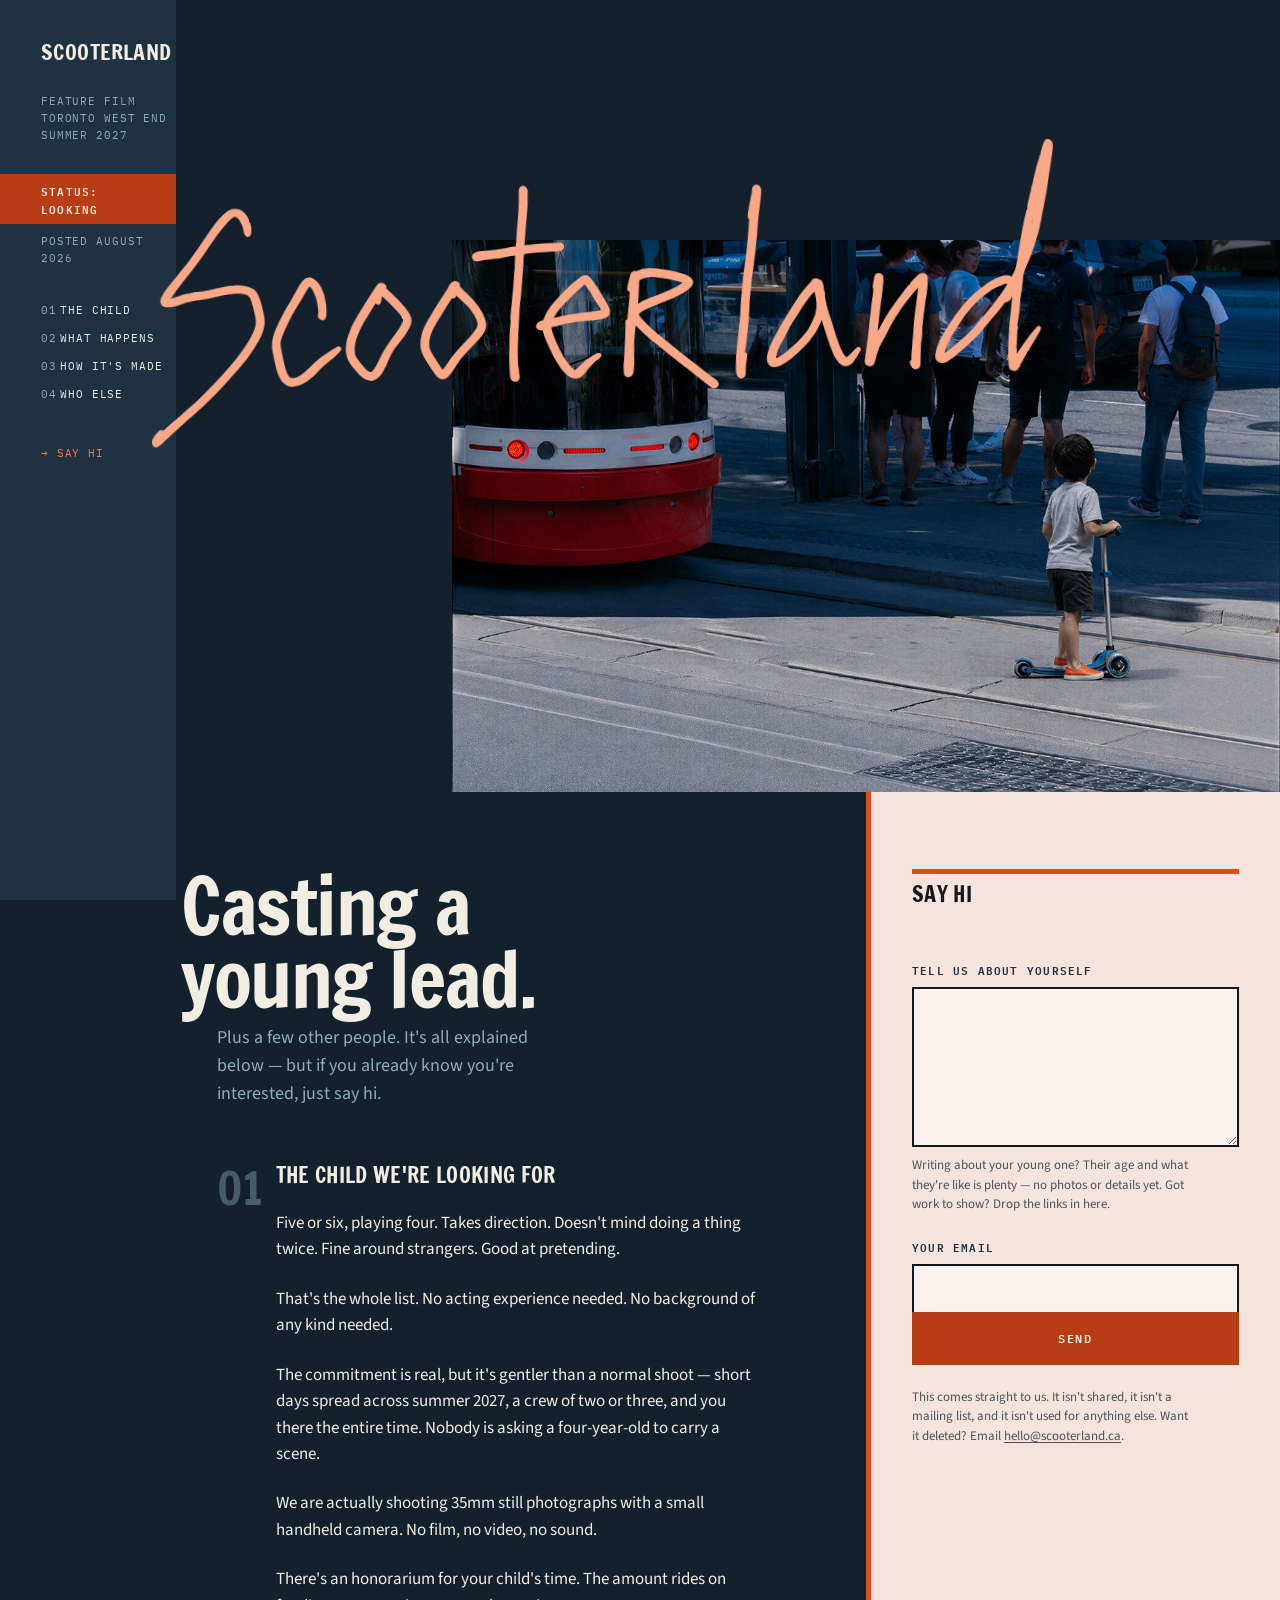
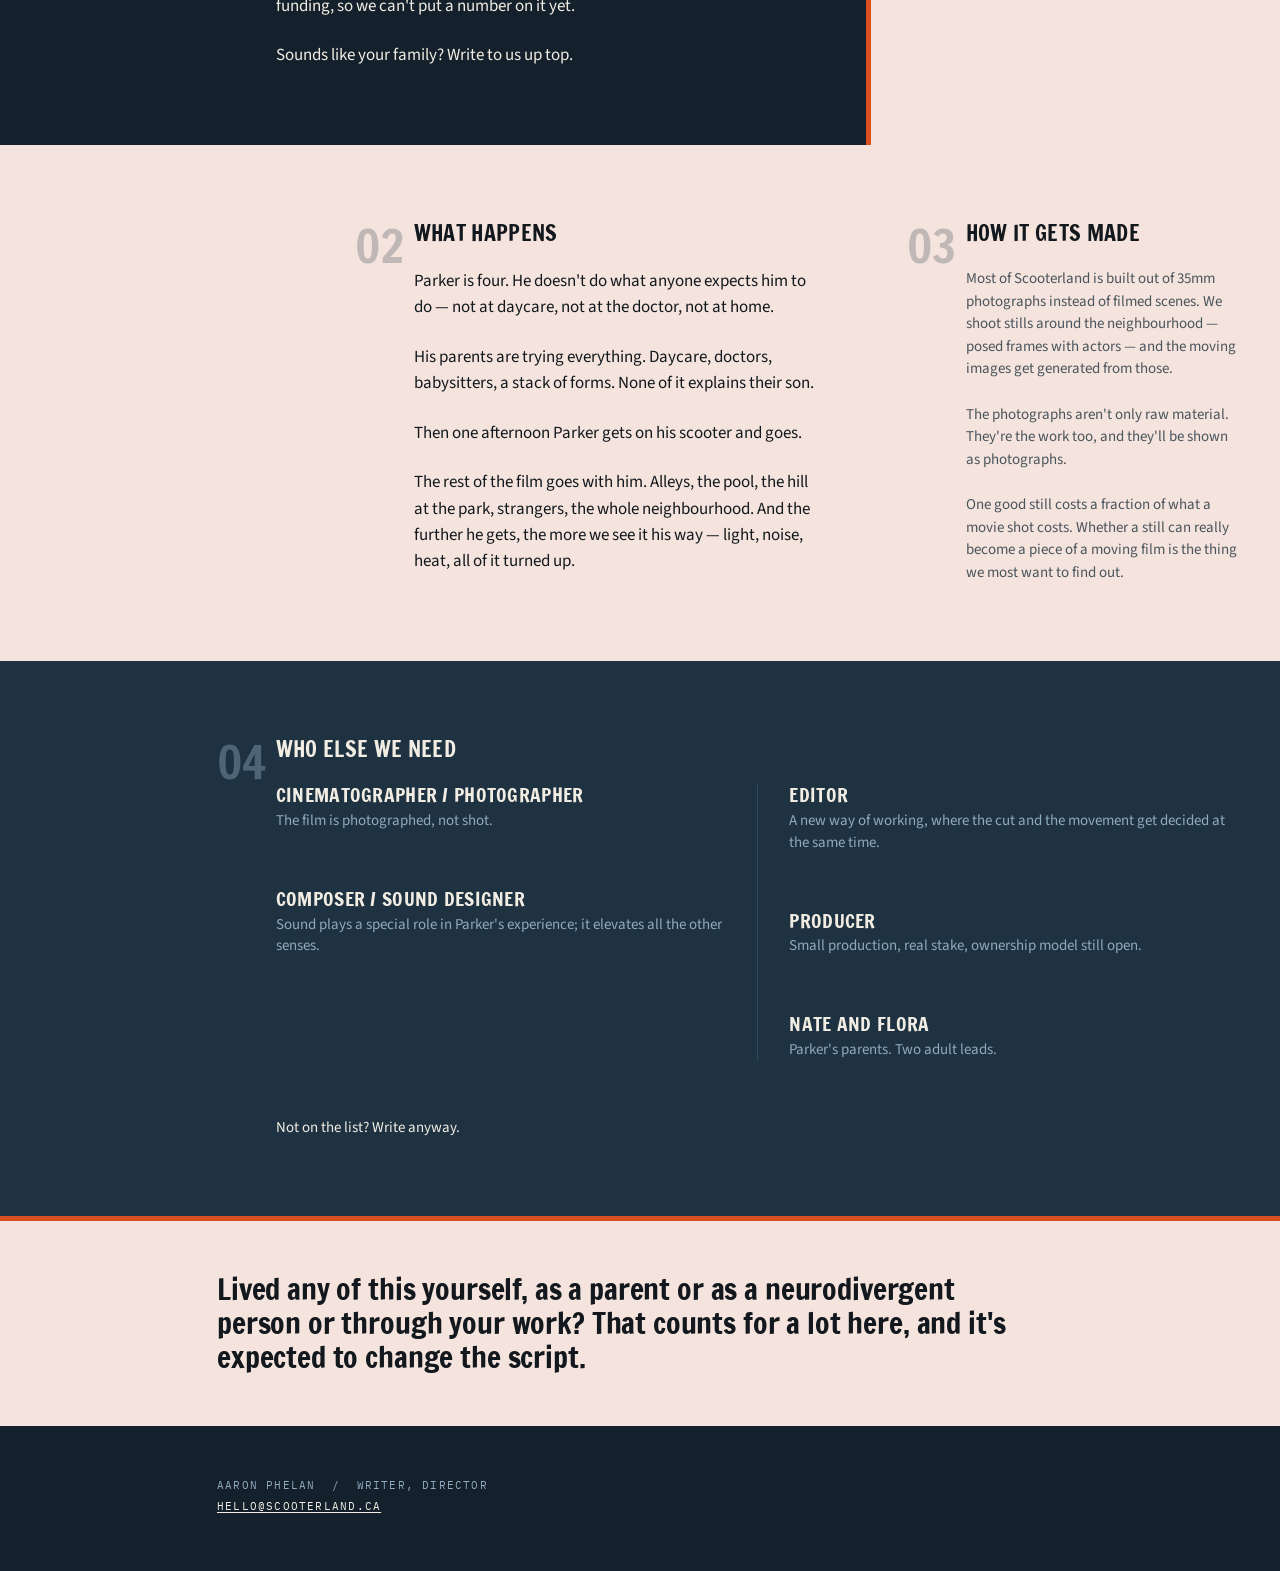
==== a.html @ eda6128e "Web typograpy a/b versions" ====
<!doctype html>
<html lang="en">
<head>
<meta charset="utf-8">
<meta name="viewport" content="width=device-width, initial-scale=1">
<title>Scooterland — a film in Toronto's west end [Variant A]</title>
<meta name="description" content="A feature film shooting in Toronto's west end. Casting a young lead, and looking for a few other people.">
<meta name="robots" content="noindex">

<!-- Link previews. Absolute URLs required — relative paths don't work here. -->
<meta property="og:type" content="website">
<meta property="og:title" content="Scooterland">
<meta property="og:description" content="A film in Toronto's west end. We're casting a young lead.">
<meta property="og:url" content="https://scooterland.ca/">
<meta property="og:image" content="https://scooterland.ca/streetcar-og.jpg">
<meta name="twitter:card" content="summary_large_image">

<link rel="icon" href="favicon.png">
<link rel="preconnect" href="https://fonts.googleapis.com">
<link rel="preconnect" href="https://fonts.gstatic.com" crossorigin>
<link href="https://fonts.googleapis.com/css2?family=Francois+One&family=IBM+Plex+Mono:wght@400;600&family=Source+Sans+3:wght@400;600&display=swap" rel="stylesheet">
<link rel="stylesheet" href="a.css">
</head>
<body>

<a class="skip" href="#main">Skip to the notices</a>

<!-- THE RAIL. Four zones — identity, status, directory, action —
     divided by interval rather than by three repeated hairlines. The
     only filled object in it is the status block, because status is the
     only thing in the rail that changes. -->
<aside class="rail">
  <p class="rail-name">Scooterland</p>

  <div class="rail-block">
    <p>Feature film</p>
    <p>Toronto west end</p>
    <p>Summer 2027</p>
  </div>

  <div class="rail-block">
    <p class="status-block">Status: looking</p>
    <p class="status-since">Posted August 2026</p>
  </div>

  <nav class="rail-block rail-nav" aria-label="Notices">
    <ul>
      <li><a href="#parker"><span class="rail-num">01</span>The child</a></li>
      <li><a href="#film"><span class="rail-num">02</span>What happens</a></li>
      <li><a href="#method"><span class="rail-num">03</span>How it's made</a></li>
      <li><a href="#people"><span class="rail-num">04</span>Who else</a></li>
    </ul>
  </nav>

  <p class="rail-block"><a class="rail-go" href="#note">&rarr; Say hi</a></p>

  <!-- Below 900px the rail collapses to this one line. -->
  <div class="rail-strip">
    <span class="status-block">Looking</span>
    <a class="rail-go" href="#note">&rarr; Say hi</a>
  </div>
</aside>

<!-- HERO. Unchanged — the wordmark is locked, and the emptiness is the
     design: the space he isn't in. -->
<header class="hero grid">
  <figure class="p-hero-photo hero-photo">
    <img src="streetcar-1200.jpg"
         srcset="streetcar-1200.jpg 1200w, streetcar-2400.jpg 2400w"
         sizes="(max-width: 1100px) 100vw, 72vw"
         width="1201" height="800" fetchpriority="high"
         alt="A small boy stands alone on his scooter at the edge of a Toronto sidewalk as a streetcar pulls in. Every adult nearby is turned away from him.">
  </figure>
  <h1 class="wordmark"><span class="vh">Scooterland</span></h1>
</header>

<main id="main">

  <!-- 01 + the form. The numeral hangs in the bay; no rules flank the
       heading. The boundary between the two grounds is a 5px heat edge
       on the form panel, because the invitation is what is behind it. -->
  <section class="grid" id="parker">

    <div class="p-parker ground-shade pad">
      <div class="notice">
        <p class="lede lede--breakout">Casting a young lead.</p>
        <p class="hook">Plus a few other people. It's all explained below — but if you already know you're interested, just say hi.</p>

        <p class="folio">01</p>
        <h2>The child we're looking for</h2>

        <p>Five or six, playing four. Takes direction. Doesn't mind doing a thing twice. Fine around strangers. Good at pretending.</p>
        <p>That's the whole list. No acting experience needed. No background of any kind needed.</p>
        <p>The commitment is real, but it's gentler than a normal shoot — short days spread across summer 2027, a crew of two or three, and you there the entire time. Nobody is asking a four-year-old to carry a scene.</p>
        <p>We are actually shooting 35mm still photographs with a small handheld camera. No film, no video, no sound.</p>
        <p>There's an honorarium for your child's time. The amount rides on funding, so we can't put a number on it yet.</p>
        <p>Sounds like your family? Write to us up top.</p>
      </div>
    </div>

    <div class="p-note ground-day pad" id="note">
      <!-- No bay here: the form's heading is bound to the form's own
           left edge by the bar above it, not located by a numeral. -->
      <div class="intake-head"><h2>Say hi</h2></div>

      <!-- Netlify Forms. Does nothing when opened as a local file; it only
           works once deployed. Everything else previews normally.
           Do not touch the attributes on the form, the hidden form-name
           or the honeypot — this has never been tested end to end. -->
      <form name="scooterland" method="POST" action="/thanks.html"
            data-netlify="true" data-netlify-honeypot="bot-field">

        <input type="hidden" name="form-name" value="scooterland">
        <p hidden><label>Leave this empty: <input name="bot-field"></label></p>

        <div class="field-set">
          <label for="message">Tell us about yourself</label>
          <textarea id="message" name="message" required></textarea>
          <p class="help">Writing about your young one? Their age and what they're like is plenty — no photos or details yet. Got work to show? Drop the links in here.</p>
        </div>

        <div class="field-set">
          <label for="email">Your email</label>
          <input id="email" name="email" type="email" autocomplete="email" required>
        </div>

        <div class="send-wrap">
          <button type="submit">Send</button>
        </div>

        <p class="privacy">This comes straight to us. It isn't shared, it isn't a mailing list, and it isn't used for anything else. Want it deleted? Email <a href="mailto:hello@scooterland.ca">hello@scooterland.ca</a>.</p>
      </form>
    </div>

  </section>

  <!-- 02 + 03 share a row, so they occupy one viewport together. -->
  <section class="grid ground-day">

    <div class="p-story pad" id="film">
      <div class="notice">
        <p class="folio">02</p>
        <h2>What happens</h2>
        <p>Parker is four. He doesn't do what anyone expects him to do — not at daycare, not at the doctor, not at home.</p>
        <p>His parents are trying everything. Daycare, doctors, babysitters, a stack of forms. None of it explains their son.</p>
        <p>Then one afternoon Parker gets on his scooter and goes.</p>
        <p>The rest of the film goes with him. Alleys, the pool, the hill at the park, strangers, the whole neighbourhood. And the further he gets, the more we see it his way — light, noise, heat, all of it turned up.</p>
      </div>
    </div>

    <div class="p-method pad" id="method">
      <div class="notice">
        <p class="folio">03</p>
        <h2>How it gets made</h2>
        <p class="small soft">Most of Scooterland is built out of 35mm photographs instead of filmed scenes. We shoot stills around the neighbourhood — posed frames with actors — and the moving images get generated from those.</p>
        <p class="small soft">The photographs aren't only raw material. They're the work too, and they'll be shown as photographs.</p>
        <p class="small soft">One good still costs a fraction of what a movie shot costs. Whether a still can really become a piece of a moving film is the thing we most want to find out.</p>
      </div>
    </div>

  </section>

  <!-- 04. Role name on its own line, description under it, interval
       between. No per-row hairlines — the entries were already separate. -->
  <section class="grid ground-shade7" id="people">
    <div class="p-full pad">
      <div class="notice">
        <p class="folio">04</p>
        <h2>Who else we need</h2>
        <ul class="roles">
          <li><b>Cinematographer / photographer</b><span>The film is photographed, not shot.</span></li>
          <li><b>Composer / sound designer</b><span>Sound plays a special role in Parker's experience; it elevates all the other senses.</span></li>
          <li><b>Editor</b><span>A new way of working, where the cut and the movement get decided at the same time.</span></li>
          <li><b>Producer</b><span>Small production, real stake, ownership model still open.</span></li>
          <li><b>Nate and Flora</b><span>Parker's parents. Two adult leads.</span></li>
        </ul>
        <p class="small">Not on the list? Write anyway.</p>
      </div>
    </div>
  </section>

  <!-- The invitation that crosses all the categories above, so it gets a
       real top edge and its own band. -->
  <section class="grid ground-day crossing">
    <div class="p-full pad-s">
      <p>Lived any of this yourself, as a parent or as a neurodivergent person or through your work? That counts for a lot here, and it's expected to change the script.</p>
    </div>
  </section>

</main>

<footer class="grid ground-shade foot">
  <div class="p-full pad-s">
    <p>Aaron Phelan &nbsp;/&nbsp; writer, director</p>
    <p><a href="mailto:hello@scooterland.ca">hello@scooterland.ca</a></p>
  </div>
</footer>

</body>
</html>
---- a.css ----
/* Scooterland — outreach site, VARIANT A: "Municipal"
   ==================================================================
   Francois One / Source Sans 3 / IBM Plex Mono.

   Shared with variant B and with draft 3: the grid, the rail as a fixed
   institutional spine, two grounds plus the peach day, the wordmark
   violation, the responsive collapse. Those are settled. This file
   changes exactly two things — the type and the detail system.

   THE ARGUMENT. Draft 3's third voice was a polished geometric sans:
   accurate, tasteful, and indistinguishable from a design studio's case
   study. It was also thin, which made the recruitment headline defer to
   the photograph when it should be the page's second graphic event.
   Francois One is a gothic display face: compressed, upright,
   single-weight, declarative. Against the wordmark's diagonal
   handwriting it reads as the posted announcement next to the thing
   somebody wrote on it.

   Hierarchy comes from scale, colour and space, because Francois One
   has one weight. That constraint is useful — it forces the structure
   to do the work instead of a weight ramp.

   THE DETAIL SYSTEM is the real change, and it is subtractive.
   Draft 3 built every heading as [short rule][number][heading][long
   rule]. That is magazine contents-page furniture. It looked tasteful,
   carried none of the concept, and because the rules recoloured on
   hover it announced an interactivity the sections do not have.

   Rules here obey one law: a structural element divides an actual area
   or locates information. It never extends to fill space.

   So: no flanking hairlines anywhere. Numbers become location codes in
   a fixed bay, aligned to the same line in every panel. Divisions are
   ground changes and thick edge-anchored bars — 5px, never a 1px line
   fading out. Orange is state, invitation and focus only, never a hover
   flourish. The page keeps its two existing violations (the wordmark
   crossing the spine, the headline breaking toward it) and adds none.
   ================================================================== */

:root {
  /* ---- grounds. Unchanged from draft 3 — the palette is settled. --- */
  --shade-900: #14212c;
  --shade-700: #1e3242;
  --shade-edge:#2e4a5e;
  --shade-400: #8fabbe;

  --day:       #f4e4dd;   /* Parker's hue, drained. Body on it 14.5:1 */
  --day-edge:  #cfb4a8;
  --ink:       #12181d;
  --ink-soft:  #4a545c;

  --paper:     #f2ede3;

  --ghost:     #f9a887;   /* the wordmark, once */
  --heat:      #d94f1e;
  --heat-deep: #b83c14;   /* heat as text or ground on day */
  --heat-lit:  #ff7a3d;   /* heat on shade */

  /* Folio ink. Large and pale is the point: the number should be
     architecture you read past, not a badge competing with the heading
     beside it. */
  --folio-shade: rgba(143, 171, 190, 0.42);
  --folio-day:   rgba(74, 84, 92, 0.30);

  /* ---- type ------------------------------------------------------- */
  --display: "Francois One", "Arial Narrow", Impact, sans-serif;
  --body:    "Source Sans 3", system-ui, -apple-system, sans-serif;
  --admin:   "IBM Plex Mono", ui-monospace, "SFMono-Regular", monospace;

  /* ---- three spatial units, and only three -------------------------
     Most of draft 3's hairlines were compensating for spacing that did
     not differ enough to divide anything. Name the intervals and a
     blank one does the work a rule was doing. */
  --sp-s: 0.55rem;                        /* label to its content */
  --sp-m: 1.45rem;                        /* paragraph, directory entry */
  --sp-l: clamp(2.25rem, 4.5vw, 3.5rem);  /* register change in a panel */

  /* THE BAY. A fixed structural column at the left of every notice,
     holding the section numeral. Heading and body both start at its
     right edge, so the number hangs clear and every section's text
     begins on the same line. This is what replaces the rules: the
     numbers orient because they align, not because a hairline points at
     them. */
  --bay: clamp(2.9rem, 4.6vw, 4.6rem);

  /* ---- floor plan. Identical to draft 3. -------------------------- */
  --rail-w: clamp(11rem, 13vw, 13rem);
  --gutter: clamp(1.25rem, 3.2vw, 2.75rem);

  --cols:
    [page-start] var(--rail-w)
    [rail-end field-start] minmax(0, 1fr)
    [f2] minmax(0, 1fr)
    [f3] minmax(0, 1fr)
    [f4] minmax(0, 1fr)
    [f5] minmax(0, 1fr)
    [f6] minmax(0, 1fr)
    [f7] minmax(0, 1fr)
    [f8] minmax(0, 1fr)
    [field-end page-end];

  --wm-span:     80%;
  --wm-breach:   1.8rem;
  --wm-overhang: 0rem;
  --wm-rise:       25%;
  --hero-headroom: max(3rem, 7vw);
}

*, *::before, *::after { box-sizing: border-box; }
html { -webkit-text-size-adjust: 100%; scroll-behavior: smooth; }

@media (prefers-reduced-motion: reduce) {
  html { scroll-behavior: auto; }
  *, *::before, *::after {
    transition-duration: 0.01ms !important;
    animation-duration: 0.01ms !important;
  }
}

body {
  margin: 0;
  overflow-x: clip;   /* catches the wordmark overhang; hidden would make
                         the body a scroll container */
  background: var(--shade-900);
  color: var(--paper);
  font-family: var(--body);
  font-weight: 400;
  font-size: 1.0625rem;
  line-height: 1.55;
}

.vh {
  position: absolute; width: 1px; height: 1px;
  margin: -1px; padding: 0; border: 0;
  clip-path: inset(50%); overflow: hidden; white-space: nowrap;
}

.skip {
  position: absolute; left: 0; top: -4rem; z-index: 100;
  padding: 0.7rem 1.2rem;
  background: var(--heat-deep); color: var(--paper);
  font-family: var(--admin); font-size: 0.75rem; font-weight: 600;
  letter-spacing: 0.12em; text-transform: uppercase;
  text-decoration: none;
}
.skip:focus { top: 0; }

/* ================================================================== */
/* THE GRID — unchanged                                                */
/* ================================================================== */

.grid { display: grid; grid-template-columns: var(--cols); column-gap: 0; }

.p-hero-photo { grid-column: f3 / page-end; }
.p-parker     { grid-column: field-start / f6; }
.p-note       { grid-column: f6 / page-end; }
.p-story      { grid-column: f2 / f6; }
.p-method     { grid-column: f6 / page-end; }
.p-full       { grid-column: field-start / page-end; }

.ground-shade  { background: var(--shade-900); color: var(--paper); }
.ground-shade7 { background: var(--shade-700); color: var(--paper); }
.ground-day    { background: var(--day);       color: var(--ink);   }

.pad   { padding: clamp(2.75rem, 6vw, 5rem) var(--gutter); }
.pad-s { padding: clamp(2rem, 4vw, 3.25rem) var(--gutter); }

/* ================================================================== */
/* THE RAIL — four zones, divided by space and one solid status block  */
/* ================================================================== */

/* Draft 3 divided the rail with three identical hairlines. Three
   repetitions of one gesture do not read as structure, they read as a
   component. Here the zones are separated by interval, and the single
   thing that genuinely changes state gets the only filled object. */

.rail {
  position: fixed;
  inset: 0 auto 0 0;
  z-index: 20;
  width: var(--rail-w);
  padding: var(--gutter) 0 var(--gutter) var(--gutter);
  overflow-y: auto;
  background: var(--shade-700);
  color: var(--shade-400);
  font-family: var(--admin);
  font-size: 0.6875rem;
  line-height: 1.55;
  letter-spacing: 0.08em;
  text-transform: uppercase;
}

.rail p, .rail ul { margin: 0; }
.rail ul { padding: 0; list-style: none; }

.rail-name {
  font-family: var(--display);
  font-size: 1.35rem;
  letter-spacing: 0.02em;
  line-height: 1;
  color: var(--paper);
  margin-bottom: 1.9rem !important;
}

.rail-block { margin-bottom: 1.9rem !important; }

/* THE STATUS DEVICE. Draft 3 made this an orange word among grey words,
   which is a colour accent, not a device. The page's most perishable
   fact deserves an object: a solid bar bled to the rail's outer edge,
   the only filled shape in the spine. Still a one-word edit later —
   LOOKING becomes MEETING FAMILIES becomes CAST — and when it closes,
   this block goes to --shade-edge and stops shouting. */
.status-block {
  margin: 0 0 0.55rem calc(var(--gutter) * -1) !important;
  padding: 0.5rem 0.9rem 0.45rem var(--gutter);
  background: var(--heat-deep);
  color: var(--paper);          /* 4.87:1 */
  font-weight: 600;
  letter-spacing: 0.11em;
}
.status-since { color: var(--shade-400); }

/* Navigation numerals get their own narrow column, so they read as a
   column of identifiers rather than list markers stuck to the words. */
.rail-nav a {
  display: grid;
  grid-template-columns: 1.75em minmax(0, 1fr);
  padding: 0.34rem 0;
  color: var(--paper);
  text-decoration: none;
}
.rail-num { color: var(--shade-400); }
.rail a:hover, .rail a:focus-visible { color: var(--heat-lit); }
.rail a:hover .rail-num { color: var(--heat-lit); }
.rail-go { display: block; padding: 0.34rem 0; color: var(--heat-lit); text-decoration: none; }

.rail a:focus-visible, a:focus-visible { outline: 2px solid var(--heat-lit); outline-offset: 3px; }

/* ================================================================== */
/* HERO — unchanged. The wordmark is locked.                           */
/* ================================================================== */

.hero {
  grid-template-rows: minmax(var(--hero-headroom), 1fr) auto;
  min-height: clamp(30rem, 88vh, 54rem);
  background: var(--shade-900);
}

figure { margin: 0; }
.hero-photo { grid-row: 2; align-self: end; }
.hero-photo img { display: block; width: 100%; height: auto; }

.wordmark {
  grid-row: 2;
  grid-column: field-start / page-end;
  align-self: start;
  z-index: 30;
  width: calc(var(--wm-span) + var(--wm-breach) + var(--wm-overhang));
  margin: 0 0 0 calc(var(--wm-breach) * -1);
  aspect-ratio: 571.01562 / 173.53568;
  background-color: var(--ghost);
  -webkit-mask: url(scooterland_wm_white.svg) no-repeat left center / contain;
          mask: url(scooterland_wm_white.svg) no-repeat left center / contain;
  transform: translateY(calc(var(--wm-rise) * -1)) rotate(-2deg);
  transform-origin: left center;
  pointer-events: none;
}

@supports not ((-webkit-mask-image: url(a.svg)) or (mask-image: url(a.svg))) {
  .wordmark {
    background-color: transparent;
    aspect-ratio: auto;
    color: var(--ghost);
    font-family: var(--display);
    font-size: clamp(2.5rem, 11vw, 8rem);
    letter-spacing: -0.02em;
  }
  .wordmark .vh {
    position: static; width: auto; height: auto;
    margin: 0; clip-path: none; overflow: visible;
  }
}

/* ================================================================== */
/* THE BAY — numbers as location codes                                 */
/* ================================================================== */

/* Every notice is a two-column object: identifier, then content. The
   numeral hangs in column one; heading and body both begin at column
   two, so the text edge is identical in every section and the numbers
   line up down the page whatever the panel width. That alignment is the
   orienting device. Nothing points at it. */

.notice {
  display: grid;
  grid-template-columns: var(--bay) minmax(0, 1fr);
  column-gap: 0;
}
.notice > * { grid-column: 2; }

.folio {
  grid-column: 1;
  align-self: start;
  margin: 0.12em 0 0;   /* optical: drops the numeral's cap to the h2's */
  font-family: var(--display);
  font-size: clamp(1.9rem, 3.6vw, 3rem);
  line-height: 0.78;
  letter-spacing: -0.01em;
  color: var(--folio-shade);
}
.ground-day .folio { color: var(--folio-day); }

.notice h2 {
  grid-column: 2;
  align-self: start;
  margin: 0 0 var(--sp-m);
  font-family: var(--display);
  font-weight: 400;
  font-size: clamp(1.05rem, 1.7vw, 1.4rem);
  line-height: 1.05;
  letter-spacing: 0.015em;   /* Francois One is already condensed. Wide
                                tracking turns it into faux signage. */
  text-transform: uppercase;
}

/* ================================================================== */
/* TYPE                                                                */
/* ================================================================== */

/* PUBLIC. The page's second graphic event, and the reason for the
   typeface change: this sentence now has the density of a posted
   announcement rather than the elegance of a portfolio headline.
   Sentence case, always — the recruitment language stays human while
   the directory system above it is uppercase. */
.lede {
  grid-column: 1 / -1;
  margin: 0 0 var(--sp-s);
  max-width: 13ch;
  font-family: var(--display);
  font-weight: 400;
  font-size: clamp(2.9rem, 6.1vw, 6.1rem);
  line-height: 0.94;
  letter-spacing: -0.018em;
  text-wrap: balance;
}

/* VIOLATION 2, kept: the one notice that will not stay in its column.
   It runs left to the rail and stops — the rail is opaque and fixed, and
   the wordmark is already the thing that crosses. */
.lede--breakout { margin-left: calc(var(--gutter) * -0.88); }

.hook {
  grid-column: 1 / -1;
  margin: 0 0 var(--sp-l);
  max-width: 36ch;
  font-size: 1.125rem;
  color: var(--shade-400);
}
.ground-day .hook { color: var(--ink-soft); }

p { margin: 0 0 var(--sp-m); max-width: 60ch; }
p:last-child { margin-bottom: 0; }

.small { font-size: 0.9375rem; line-height: 1.5; }
.ground-day .soft { color: var(--ink-soft); }

a { color: inherit; text-decoration-thickness: 1px; text-underline-offset: 0.16em; }
.ground-day a:hover { color: var(--heat-deep); }
.ground-shade a:hover, .ground-shade7 a:hover { color: var(--heat-lit); }

/* ================================================================== */
/* DIVISIONS — thick, anchored, and rare                               */
/* ================================================================== */

/* THE INVITATION EDGE. The form panel carries a solid 5px heat edge on
   the side where it meets the film's world. It marks a real boundary
   between two grounds, and it is orange because what lies on the other
   side of it is the invitation. The only vertical rule on the page. */
.p-note { border-left: 5px solid var(--heat); }

/* THE CROSSING. A band whose content cuts across all four categories
   above it, so it gets a real top edge — full width, because the thing
   it divides is the full width. Draft 3 had this at 2px and it was the
   one rule already doing honest work. */
.crossing { border-top: 5px solid var(--heat); }
.crossing p {
  max-width: 50ch;
  font-family: var(--display);
  font-size: clamp(1.3rem, 2.4vw, 1.85rem);
  line-height: 1.15;
  letter-spacing: -0.005em;
}

/* ================================================================== */
/* THE ROLES DIRECTORY                                                 */
/* ================================================================== */

/* Draft 3 gave every entry its own hairline, drifting toward a database
   table. Five identical rules divide nothing — the entries were already
   separated by being separate. Name on one line in the display face,
   description under it, interval between. One column rule survives,
   because two columns are a real division. */

.roles {
  margin: 0 0 var(--sp-l);
  padding: 0;
  list-style: none;
  columns: 2;
  column-gap: clamp(2rem, 5vw, 4rem);
  column-rule: 1px solid var(--shade-edge);
  max-width: 64rem;
}

.roles li { break-inside: avoid; margin-bottom: var(--sp-l); }
.roles li:last-child { margin-bottom: 0; }

.roles b {
  display: block;
  margin-bottom: 0.3rem;
  font-family: var(--display);
  font-weight: 400;
  font-size: clamp(1rem, 1.5vw, 1.2rem);
  line-height: 1.1;
  letter-spacing: 0.015em;
  text-transform: uppercase;
}
.roles span { display: block; font-size: 0.9375rem; line-height: 1.45; color: var(--shade-400); }

/* ================================================================== */
/* THE FORM — the most administrative object on the page               */
/* ================================================================== */

/* The copy inside it is the warmest on the site. Letting the container
   be the coldest thing here is what makes that land. So: a heat bar
   binding the heading to the form's own left edge instead of suspending
   it between two rules, and a button that is part of the form's
   structure rather than floating beneath it. */

.intake-head {
  margin: 0 0 var(--sp-l);
  padding-top: var(--sp-s);
  border-top: 5px solid var(--heat);
}
.intake-head h2 {
  display: block;
  margin: 0;
  font-family: var(--display);
  font-weight: 400;
  font-size: clamp(1.05rem, 1.7vw, 1.4rem);
  line-height: 1.05;
  letter-spacing: 0.015em;
  text-transform: uppercase;
}

.field-set { margin-bottom: var(--sp-m); }

label {
  display: block;
  margin-bottom: var(--sp-s);
  font-family: var(--admin);
  font-size: 0.6875rem;
  font-weight: 600;
  letter-spacing: 0.11em;
  text-transform: uppercase;
  color: var(--shade-700);
}

input, textarea {
  display: block;
  width: 100%;
  padding: 0.7rem 0.85rem;
  font-family: var(--body);
  font-weight: 400;
  font-size: 1rem;              /* 16px floor — below this iOS zooms on focus */
  line-height: 1.5;
  color: var(--ink);
  background: rgba(255, 255, 255, 0.55);
  border: 2px solid var(--ink);
  border-radius: 0;
}

textarea { min-height: 10rem; resize: vertical; }

input:focus-visible, textarea:focus-visible {
  outline: 3px solid var(--heat);
  outline-offset: 2px;
  background: #fff;
}

/* Attached, not floating: full field width, flush against the input
   above it, sharing its edge. */
.send-wrap { margin-top: calc((var(--sp-m) + 2px) * -1); margin-bottom: var(--sp-m); }

button {
  display: block;
  width: 100%;
  padding: 0.9rem 1rem;
  font-family: var(--admin);
  font-size: 0.75rem;
  font-weight: 600;
  letter-spacing: 0.13em;
  text-transform: uppercase;
  color: var(--paper);
  background: var(--heat-deep);   /* paper on this is 4.87:1 */
  border: 2px solid var(--heat-deep);
  border-radius: 0;
  cursor: pointer;
}
button:hover { background: var(--ink); border-color: var(--ink); }
button:focus-visible { outline: 3px solid var(--ink); outline-offset: 2px; }

.help, .privacy {
  margin: var(--sp-s) 0 0;
  max-width: 46ch;
  font-size: 0.8125rem;
  line-height: 1.5;
  color: var(--ink-soft);
}
.privacy { margin-top: var(--sp-m); }

/* The posted state, on the thanks page. */
.posted {
  display: inline-block;
  font-family: var(--admin);
  font-size: 0.6875rem;
  font-weight: 600;
  letter-spacing: 0.13em;
  text-transform: uppercase;
  color: var(--paper);
  background: var(--heat-deep);
  padding: 0.5rem 0.8rem;
  margin: 0 0 var(--sp-m);
}

/* ================================================================== */
/* FOOTER                                                              */
/* ================================================================== */

.foot {
  font-family: var(--admin);
  font-size: 0.6875rem;
  letter-spacing: 0.11em;
  text-transform: uppercase;
  color: var(--shade-400);
}
.foot p { margin: 0 0 0.4em; max-width: none; }
.foot a { color: var(--paper); }

/* ================================================================== */
/* REFLOW — identical breakpoints to draft 3                           */
/* ================================================================== */

@media (max-width: 1100px) {
  .p-parker, .p-note, .p-story, .p-method, .p-hero-photo {
    grid-column: field-start / page-end;
  }
  .roles { columns: 1; column-rule: none; }
  .lede--breakout { margin-left: 0; }
  /* The invitation edge turns with the stack: the two grounds now meet
     horizontally, so the marked boundary does too. */
  .p-note { border-left: 0; border-top: 5px solid var(--heat); }
}

@media (max-width: 900px) {
  :root {
    --rail-w: 0px;
    --wm-span: 82%;
    --wm-breach: 0rem;
    --wm-overhang: 0rem;
  }

  .rail {
    position: sticky;
    inset: 0 0 auto 0;
    z-index: 40;
    width: 100%;
    height: auto;
    overflow: hidden;
    display: flex;
    align-items: center;
    gap: 0 0.75rem;
    padding: 0.55rem var(--gutter);
    font-size: 0.625rem;
    letter-spacing: 0.07em;
    border-bottom: 1px solid var(--shade-edge);
  }

  .rail-block, .rail-nav { display: none; }
  .rail-name { margin-bottom: 0 !important; font-size: 1rem; flex: 0 0 auto; }
  .rail-strip {
    display: flex !important;
    align-items: center;
    gap: 0 0.7rem;
    margin-left: auto;
    flex: 0 1 auto;
    min-width: 0;
  }
  .rail-strip > * { white-space: nowrap; }
  .rail-strip .status-block {
    margin: 0 !important;
    padding: 0.25rem 0.5rem;
  }
  .rail a { padding: 0; }

  .hero {
    min-height: 58vh;
    padding-block-start: clamp(3.5rem, 18vw, 9rem);
  }
  .p-full { grid-column: page-start / page-end; }
}

/* Below this the bay costs more width than the alignment is worth, so
   the numeral stops hanging and sits above the heading. Still a location
   code; it just stacks. Placed after the 900 block so it wins on a
   phone, where both apply. */
@media (max-width: 640px) {
  .notice { grid-template-columns: minmax(0, 1fr); }
  .notice > *, .folio, .notice h2 { grid-column: 1; }
  .folio { margin: 0 0 0.1rem; line-height: 1; }
}

@media (min-width: 901px) {
  .rail-strip { display: none; }
}
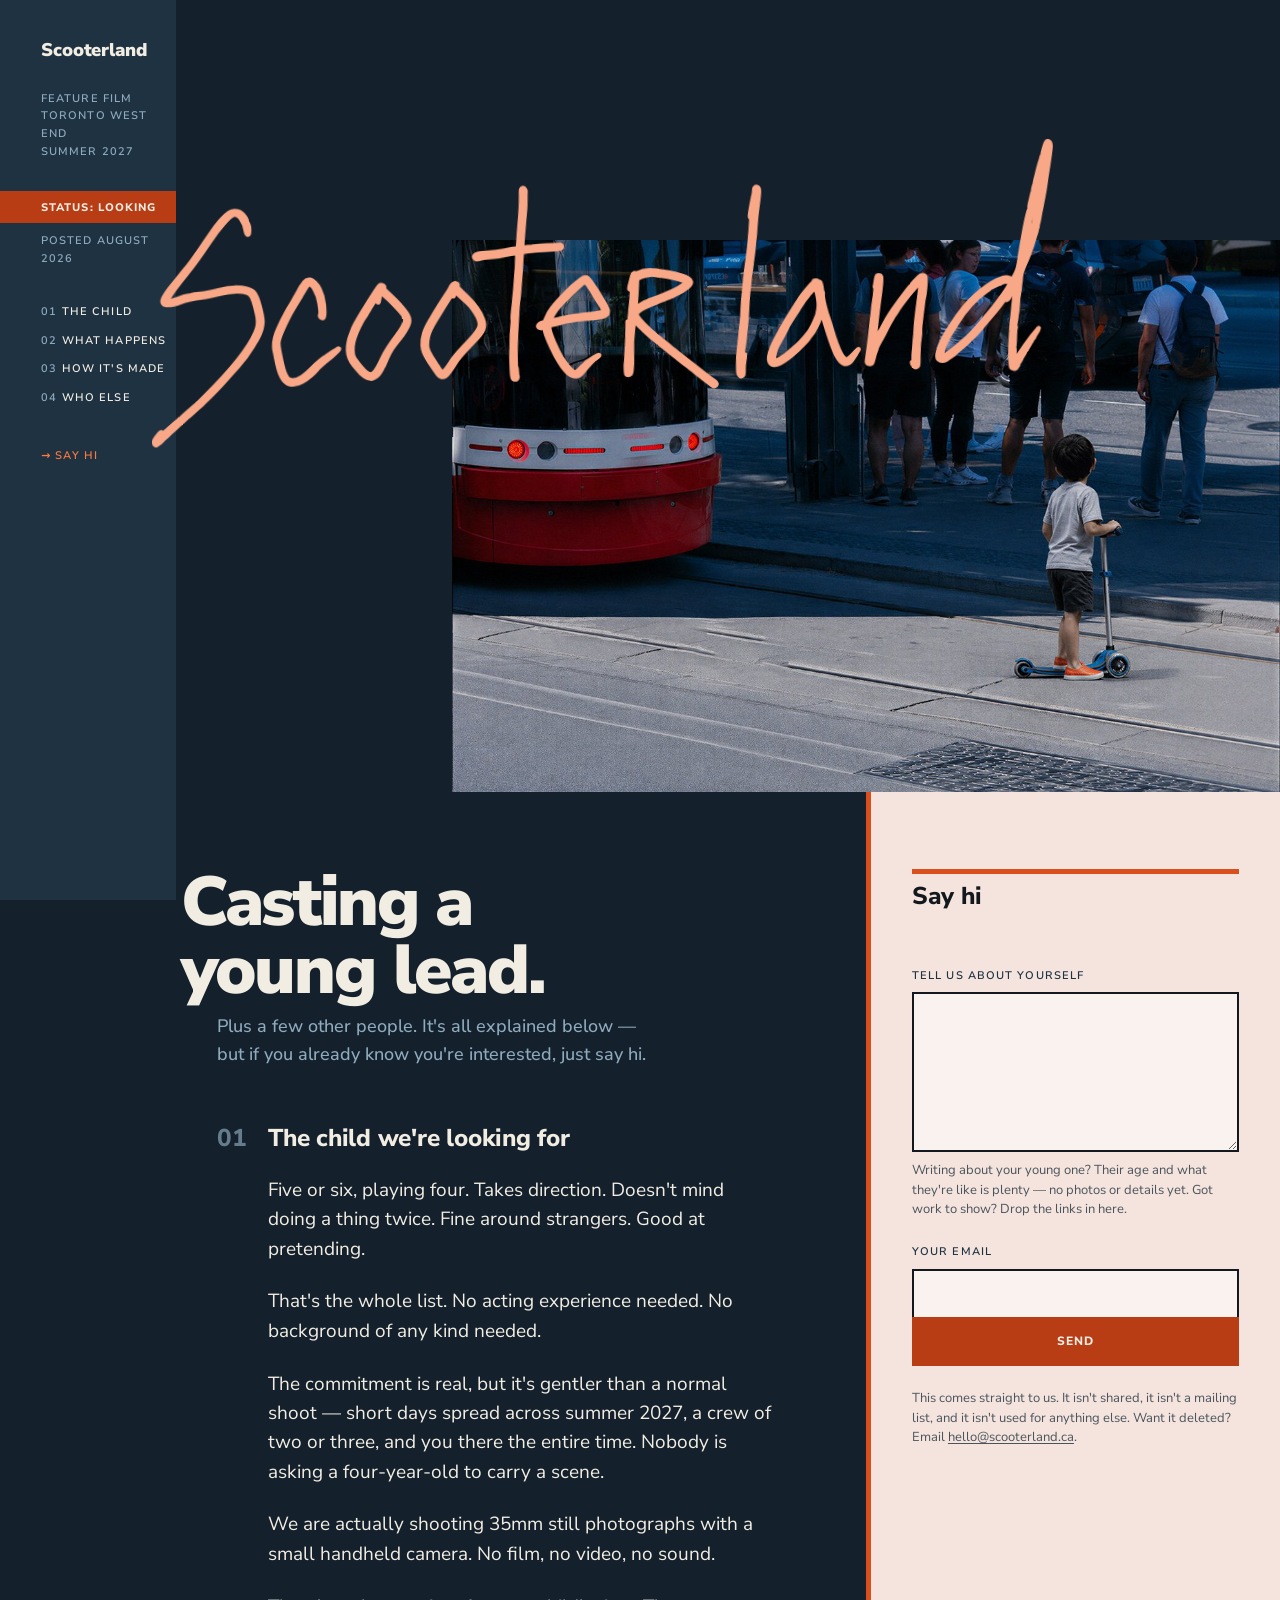
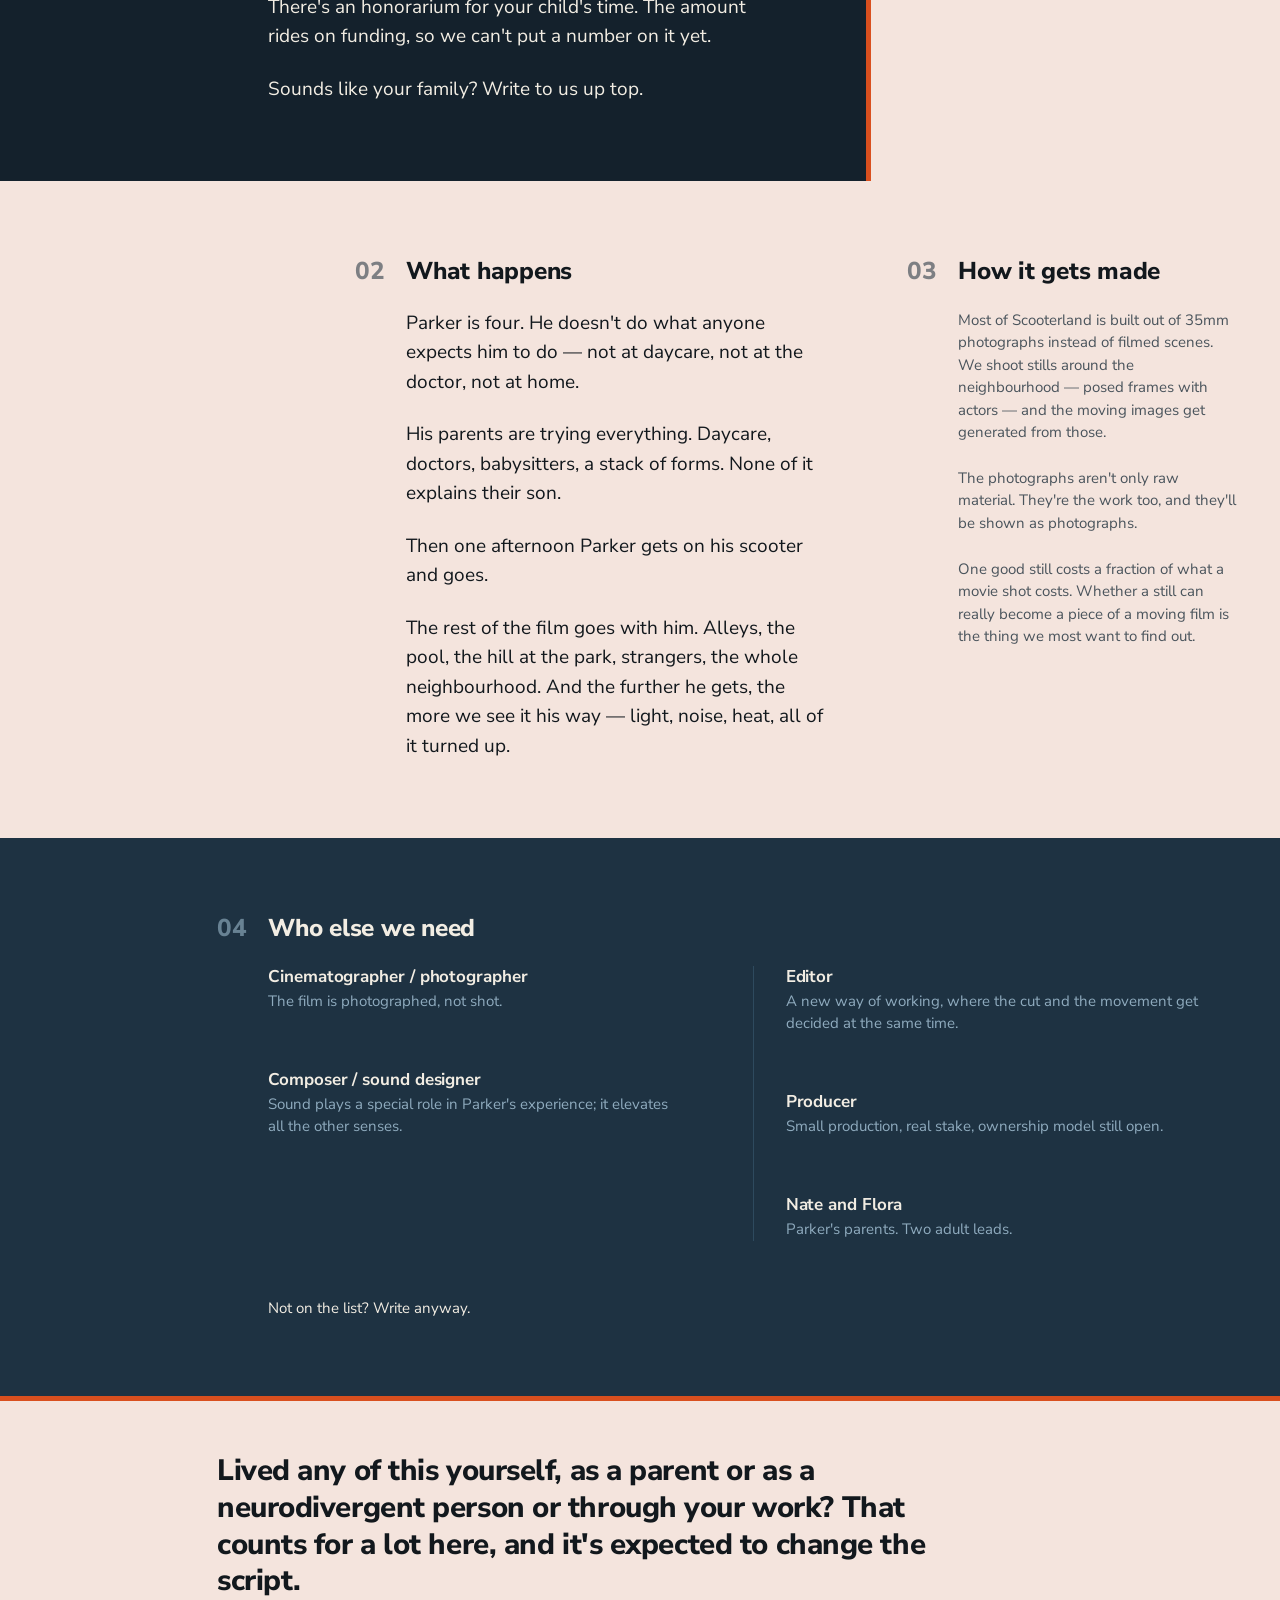
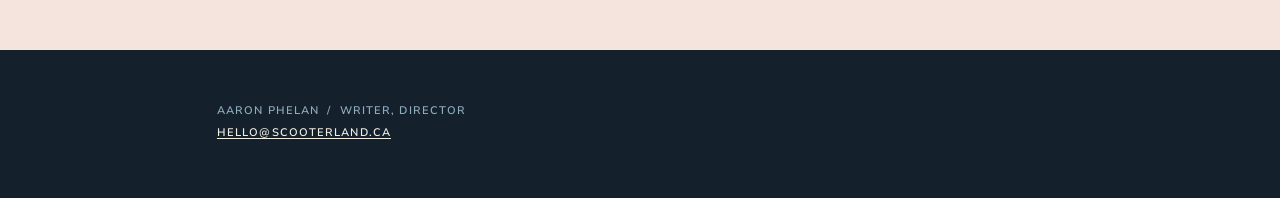
==== commit e4d109b2: "more variations, mono space etc" ====
--- a/a.html
+++ b/a.html
@@ -3,7 +3,7 @@
 <head>
 <meta charset="utf-8">
 <meta name="viewport" content="width=device-width, initial-scale=1">
-<title>Scooterland — a film in Toronto's west end [Variant A]</title>
+<title>Scooterland — a film in Toronto's west end [Version A — Nunito Sans]</title>
 <meta name="description" content="A feature film shooting in Toronto's west end. Casting a young lead, and looking for a few other people.">
 <meta name="robots" content="noindex">
 
@@ -18,17 +18,20 @@
 <link rel="icon" href="favicon.png">
 <link rel="preconnect" href="https://fonts.googleapis.com">
 <link rel="preconnect" href="https://fonts.gstatic.com" crossorigin>
-<link href="https://fonts.googleapis.com/css2?family=Francois+One&family=IBM+Plex+Mono:wght@400;600&family=Source+Sans+3:wght@400;600&display=swap" rel="stylesheet">
+<!-- ONE family. The variable weight range 400–1000 is the entire hierarchy
+     mechanism in this version; there is no second face to fall back on. -->
+<link href="https://fonts.googleapis.com/css2?family=Nunito+Sans:wght@400..1000&display=swap" rel="stylesheet">
 <link rel="stylesheet" href="a.css">
 </head>
 <body>
 
 <a class="skip" href="#main">Skip to the notices</a>
 
-<!-- THE RAIL. Four zones — identity, status, directory, action —
-     divided by interval rather than by three repeated hairlines. The
-     only filled object in it is the status block, because status is the
-     only thing in the rail that changes. -->
+<!-- THE RAIL. Four zones — identity, status, directory, action — divided by
+     interval rather than by repeated hairlines. The only filled object in it
+     is the status block, because status is the only thing here that changes.
+     Set in Nunito Sans Semibold, uppercase, tracked: the administrative
+     register, made by case and weight rather than by a second typeface. -->
 <aside class="rail">
   <p class="rail-name">Scooterland</p>
 
--- a/a.css
+++ b/a.css
@@ -1,40 +1,47 @@
-/* Scooterland — outreach site, VARIANT A: "Municipal"
+/* Scooterland — outreach site, VERSION A: Nunito Sans system
    ==================================================================
-   Francois One / Source Sans 3 / IBM Plex Mono.
-
-   Shared with variant B and with draft 3: the grid, the rail as a fixed
-   institutional spine, two grounds plus the peach day, the wordmark
-   violation, the responsive collapse. Those are settled. This file
-   changes exactly two things — the type and the detail system.
-
-   THE ARGUMENT. Draft 3's third voice was a polished geometric sans:
-   accurate, tasteful, and indistinguishable from a design studio's case
-   study. It was also thin, which made the recruitment headline defer to
-   the photograph when it should be the page's second graphic event.
-   Francois One is a gothic display face: compressed, upright,
-   single-weight, declarative. Against the wordmark's diagonal
-   handwriting it reads as the posted announcement next to the thing
-   somebody wrote on it.
-
-   Hierarchy comes from scale, colour and space, because Francois One
-   has one weight. That constraint is useful — it forces the structure
-   to do the work instead of a weight ramp.
-
-   THE DETAIL SYSTEM is the real change, and it is subtractive.
-   Draft 3 built every heading as [short rule][number][heading][long
-   rule]. That is magazine contents-page furniture. It looked tasteful,
-   carried none of the concept, and because the rules recoloured on
-   hover it announced an interactivity the sections do not have.
-
-   Rules here obey one law: a structural element divides an actual area
-   or locates information. It never extends to fill space.
-
-   So: no flanking hairlines anywhere. Numbers become location codes in
-   a fixed bay, aligned to the same line in every panel. Divisions are
-   ground changes and thick edge-anchored bars — 5px, never a 1px line
-   fading out. Orange is state, invitation and focus only, never a hover
-   flourish. The page keeps its two existing violations (the wordmark
-   crossing the spine, the headline breaking toward it) and adds none.
+   Draft 4. One family: Nunito Sans, 400–1000, plus the locked wordmark.
+
+   WHAT CHANGED AND WHY. Draft 3's A/B pair was a real test of detailing
+   and a bad test of type: between the two variants it ran five faces —
+   Francois One, Source Sans 3, IBM Plex Mono, Newsreader, Archivo — and
+   each variant carried three of them. Three voices on a one-page site
+   do not produce hierarchy; they produce the impression that the page
+   was assembled by more than one person. The detailing work survived
+   and is kept almost intact here. The type is rebuilt from zero.
+
+   THE PROPOSITION OF THIS VERSION. A large family can carry the whole
+   page on its own, if the range is actually used. Nunito Sans runs from
+   400 to 1000, which is a wider span than most families offer, so the
+   distance between a 400 paragraph and a 900 headline is large enough
+   to read as two different kinds of speech rather than as bold text.
+
+   The registers, and there are only three:
+
+     1. DISPLAY      900, sentence case, tight tracking, large.
+     2. READING      400, sentence case, 17–19px, generous measure.
+     3. ADMIN        600, uppercase, tracked 0.10em, small.
+
+   Register 3 is the one doing the work the monospace used to do. A
+   monospaced face announces administration by costume. Case, weight and
+   tracking state it structurally, and cost nothing.
+
+   THE RISK, NAMED. Nunito Sans is a rounded humanist sans. Its failure
+   mode is childishness — it is the face of a friendly onboarding flow.
+   Every counter-measure below is deliberate: firm weights and never a
+   light one, negative tracking on display text rather than airy
+   positive tracking, square corners on every control and panel, the
+   navy ground held, no pastels added, no pills, no icons, and sentence
+   case wherever the page addresses a person. If this version fails, it
+   should fail as too generic — not as too cute.
+
+   THE DETAIL SYSTEM is carried over from draft 3 variant A, unchanged
+   except where the typeface forced a change. Its law still holds: a
+   structural element divides an actual area or locates information; it
+   never extends to fill space. No flanking hairlines. Divisions are
+   ground changes and 5px edge-anchored bars. Orange is state,
+   invitation and focus only. The one typographic consequence is the
+   folio, described at THE BAY below.
    ================================================================== */
 
 :root {
@@ -42,12 +49,12 @@
   --shade-900: #14212c;
   --shade-700: #1e3242;
   --shade-edge:#2e4a5e;
-  --shade-400: #8fabbe;
+  --shade-400: #8fabbe;   /* on shade-900 6.8:1, on shade-700 5.5:1 */
 
   --day:       #f4e4dd;   /* Parker's hue, drained. Body on it 14.5:1 */
   --day-edge:  #cfb4a8;
   --ink:       #12181d;
-  --ink-soft:  #4a545c;
+  --ink-soft:  #4a545c;   /* on day 6.3:1 */
 
   --paper:     #f2ede3;
 
@@ -56,32 +63,51 @@
   --heat-deep: #b83c14;   /* heat as text or ground on day */
   --heat-lit:  #ff7a3d;   /* heat on shade */
 
-  /* Folio ink. Large and pale is the point: the number should be
-     architecture you read past, not a badge competing with the heading
-     beside it. */
-  --folio-shade: rgba(143, 171, 190, 0.42);
-  --folio-day:   rgba(74, 84, 92, 0.30);
-
-  /* ---- type ------------------------------------------------------- */
-  --display: "Francois One", "Arial Narrow", Impact, sans-serif;
-  --body:    "Source Sans 3", system-ui, -apple-system, sans-serif;
-  --admin:   "IBM Plex Mono", ui-monospace, "SFMono-Regular", monospace;
-
-  /* ---- three spatial units, and only three -------------------------
-     Most of draft 3's hairlines were compensating for spacing that did
-     not differ enough to divide anything. Name the intervals and a
-     blank one does the work a rule was doing. */
+  /* Folio ink. Alpha set so the numeral clears 3:1 against its ground —
+     it is set at heading size in ExtraBold, so large-text AA applies and
+     it is genuinely readable, not an ornament pretending to be one. */
+  --folio-shade: rgba(143, 171, 190, 0.66);   /* 3.8:1 on shade-900 and
+                                                 3.3:1 on shade-700 — the
+                                                 04 notice sits on the
+                                                 lighter ground, and 0.58
+                                                 missed 3:1 there. */
+  --folio-day:   rgba(74, 84, 92, 0.70);      /* 3.2:1 on day */
+
+  /* ---- type. One family, three weights that matter. ---------------- */
+  --sans: "Nunito Sans", system-ui, -apple-system, "Segoe UI", sans-serif;
+
+  --w-display: 900;
+  --w-strong:  800;
+  --w-name:    700;
+  --w-admin:   600;
+  --w-lead:    500;
+  --w-read:    400;
+
+  /* Uppercase tracking. 0.10em is the smallest value at which Nunito's
+     round caps stop touching; past 0.14em the admin voice starts to
+     look like an aspirational fashion label. */
+  --track-admin: 0.10em;
+
+  /* ---- three spatial units, and only three ------------------------- */
   --sp-s: 0.55rem;                        /* label to its content */
   --sp-m: 1.45rem;                        /* paragraph, directory entry */
   --sp-l: clamp(2.25rem, 4.5vw, 3.5rem);  /* register change in a panel */
 
   /* THE BAY. A fixed structural column at the left of every notice,
      holding the section numeral. Heading and body both start at its
-     right edge, so the number hangs clear and every section's text
-     begins on the same line. This is what replaces the rules: the
-     numbers orient because they align, not because a hairline points at
-     them. */
-  --bay: clamp(2.9rem, 4.6vw, 4.6rem);
+     right edge, so every section's text begins on the same line and the
+     numbers align down the page whatever the panel width.
+
+     Narrower than draft 3's, because the numeral is now smaller. In
+     draft 3 the folio was a large pale Francois One numeral — dark
+     enough to read, big enough to be furniture. In one family that
+     device stops working: a big Nunito numeral beside a Nunito heading
+     is the same voice shouting the least interesting word in the
+     section. So the folio is set at exactly the heading's size and
+     weight and separated from it only by colour. Same face, same size,
+     same weight, one baseline — the alignment is total, and the number
+     is subordinate because it is pale, not because it is small. */
+  --bay: clamp(2.6rem, 4vw, 3.6rem);
 
   /* ---- floor plan. Identical to draft 3. -------------------------- */
   --rail-w: clamp(11rem, 13vw, 13rem);
@@ -123,9 +149,9 @@
                          the body a scroll container */
   background: var(--shade-900);
   color: var(--paper);
-  font-family: var(--body);
-  font-weight: 400;
-  font-size: 1.0625rem;
+  font-family: var(--sans);
+  font-weight: var(--w-read);
+  font-size: clamp(1.0625rem, 1rem + 0.3vw, 1.1875rem);   /* 17 → 19px */
   line-height: 1.55;
 }
 
@@ -135,12 +161,18 @@
   clip-path: inset(50%); overflow: hidden; white-space: nowrap;
 }
 
+/* ---- the admin register, declared once and reused ----------------- */
+.skip, .rail, label, button, .foot, .posted {
+  font-weight: var(--w-admin);
+  letter-spacing: var(--track-admin);
+  text-transform: uppercase;
+}
+
 .skip {
   position: absolute; left: 0; top: -4rem; z-index: 100;
   padding: 0.7rem 1.2rem;
   background: var(--heat-deep); color: var(--paper);
-  font-family: var(--admin); font-size: 0.75rem; font-weight: 600;
-  letter-spacing: 0.12em; text-transform: uppercase;
+  font-size: 0.75rem;
   text-decoration: none;
 }
 .skip:focus { top: 0; }
@@ -168,11 +200,6 @@
 /* ================================================================== */
 /* THE RAIL — four zones, divided by space and one solid status block  */
 /* ================================================================== */
-
-/* Draft 3 divided the rail with three identical hairlines. Three
-   repetitions of one gesture do not read as structure, they read as a
-   component. Here the zones are separated by interval, and the single
-   thing that genuinely changes state gets the only filled object. */
 
 .rail {
   position: fixed;
@@ -183,20 +210,21 @@
   overflow-y: auto;
   background: var(--shade-700);
   color: var(--shade-400);
-  font-family: var(--admin);
   font-size: 0.6875rem;
-  line-height: 1.55;
-  letter-spacing: 0.08em;
-  text-transform: uppercase;
+  line-height: 1.6;
 }
 
 .rail p, .rail ul { margin: 0; }
 .rail ul { padding: 0; list-style: none; }
 
+/* The one place the display weight appears at small size. It is the
+   masthead of the spine, and the wordmark cannot serve that role — the
+   wordmark is over the photograph and scrolls away. */
 .rail-name {
-  font-family: var(--display);
-  font-size: 1.35rem;
-  letter-spacing: 0.02em;
+  font-size: 1.15rem;
+  font-weight: var(--w-display);
+  letter-spacing: -0.005em;
+  text-transform: none;
   line-height: 1;
   color: var(--paper);
   margin-bottom: 1.9rem !important;
@@ -204,19 +232,17 @@
 
 .rail-block { margin-bottom: 1.9rem !important; }
 
-/* THE STATUS DEVICE. Draft 3 made this an orange word among grey words,
-   which is a colour accent, not a device. The page's most perishable
-   fact deserves an object: a solid bar bled to the rail's outer edge,
-   the only filled shape in the spine. Still a one-word edit later —
-   LOOKING becomes MEETING FAMILIES becomes CAST — and when it closes,
-   this block goes to --shade-edge and stops shouting. */
+/* THE STATUS DEVICE. The page's most perishable fact gets an object: a
+   solid bar bled to the rail's outer edge, the only filled shape in the
+   spine. Still a one-word edit later — LOOKING becomes MEETING FAMILIES
+   becomes CAST — and when it closes, this goes to --shade-edge and
+   stops shouting. */
 .status-block {
   margin: 0 0 0.55rem calc(var(--gutter) * -1) !important;
   padding: 0.5rem 0.9rem 0.45rem var(--gutter);
   background: var(--heat-deep);
   color: var(--paper);          /* 4.87:1 */
-  font-weight: 600;
-  letter-spacing: 0.11em;
+  font-weight: var(--w-strong);
 }
 .status-since { color: var(--shade-400); }
 
@@ -224,12 +250,12 @@
    column of identifiers rather than list markers stuck to the words. */
 .rail-nav a {
   display: grid;
-  grid-template-columns: 1.75em minmax(0, 1fr);
+  grid-template-columns: 1.9em minmax(0, 1fr);
   padding: 0.34rem 0;
   color: var(--paper);
   text-decoration: none;
 }
-.rail-num { color: var(--shade-400); }
+.rail-num { color: var(--shade-400); font-variant-numeric: tabular-nums; }
 .rail a:hover, .rail a:focus-visible { color: var(--heat-lit); }
 .rail a:hover .rail-num { color: var(--heat-lit); }
 .rail-go { display: block; padding: 0.34rem 0; color: var(--heat-lit); text-decoration: none; }
@@ -271,9 +297,9 @@
     background-color: transparent;
     aspect-ratio: auto;
     color: var(--ghost);
-    font-family: var(--display);
+    font-weight: var(--w-display);
     font-size: clamp(2.5rem, 11vw, 8rem);
-    letter-spacing: -0.02em;
+    letter-spacing: -0.03em;
   }
   .wordmark .vh {
     position: static; width: auto; height: auto;
@@ -287,9 +313,10 @@
 
 /* Every notice is a two-column object: identifier, then content. The
    numeral hangs in column one; heading and body both begin at column
-   two, so the text edge is identical in every section and the numbers
-   line up down the page whatever the panel width. That alignment is the
-   orienting device. Nothing points at it. */
+   two. Because folio and heading are now the same face, size, weight
+   and line-height, they share a baseline exactly — no optical nudge,
+   no magic number. That is the whole argument for one family, visible
+   in four characters. */
 
 .notice {
   display: grid;
@@ -301,11 +328,12 @@
 .folio {
   grid-column: 1;
   align-self: start;
-  margin: 0.12em 0 0;   /* optical: drops the numeral's cap to the h2's */
-  font-family: var(--display);
-  font-size: clamp(1.9rem, 3.6vw, 3rem);
-  line-height: 0.78;
+  margin: 0;
+  font-size: clamp(1.2rem, 1.9vw, 1.6rem);
+  font-weight: var(--w-strong);
+  line-height: 1.15;
   letter-spacing: -0.01em;
+  font-variant-numeric: tabular-nums;
   color: var(--folio-shade);
 }
 .ground-day .folio { color: var(--folio-day); }
@@ -314,51 +342,58 @@
   grid-column: 2;
   align-self: start;
   margin: 0 0 var(--sp-m);
-  font-family: var(--display);
-  font-weight: 400;
-  font-size: clamp(1.05rem, 1.7vw, 1.4rem);
-  line-height: 1.05;
-  letter-spacing: 0.015em;   /* Francois One is already condensed. Wide
-                                tracking turns it into faux signage. */
-  text-transform: uppercase;
+  font-size: clamp(1.2rem, 1.9vw, 1.6rem);
+  font-weight: var(--w-strong);
+  line-height: 1.15;
+  letter-spacing: -0.01em;   /* Nunito's round forms open up on their
+                                own; positive tracking here is what
+                                turns the page into a greeting card. */
 }
 
 /* ================================================================== */
 /* TYPE                                                                */
 /* ================================================================== */
 
-/* PUBLIC. The page's second graphic event, and the reason for the
-   typeface change: this sentence now has the density of a posted
-   announcement rather than the elegance of a portfolio headline.
-   Sentence case, always — the recruitment language stays human while
-   the directory system above it is uppercase. */
+/* PUBLIC. The page's second graphic event. At 900 against the wordmark
+   this holds its ground by mass rather than by eccentricity — the
+   opposite bet from draft 3, where a condensed display face competed
+   with the handwriting on the handwriting's own terms. Sentence case,
+   always: the recruitment language stays human while the directory
+   system above it is uppercase. */
 .lede {
   grid-column: 1 / -1;
   margin: 0 0 var(--sp-s);
-  max-width: 13ch;
-  font-family: var(--display);
-  font-weight: 400;
-  font-size: clamp(2.9rem, 6.1vw, 6.1rem);
-  line-height: 0.94;
-  letter-spacing: -0.018em;
+  max-width: 11ch;
+  font-size: clamp(2.6rem, 5.4vw, 5.4rem);
+  font-weight: var(--w-display);
+  line-height: 0.98;
+  letter-spacing: -0.032em;   /* Nunito Black sets loose by default.
+                                 Closing it is what makes it read as a
+                                 statement instead of a slogan. */
   text-wrap: balance;
 }
 
-/* VIOLATION 2, kept: the one notice that will not stay in its column.
-   It runs left to the rail and stops — the rail is opaque and fixed, and
+/* VIOLATION, kept: the one notice that will not stay in its column. It
+   runs left to the rail and stops — the rail is opaque and fixed, and
    the wordmark is already the thing that crosses. */
 .lede--breakout { margin-left: calc(var(--gutter) * -0.88); }
 
 .hook {
   grid-column: 1 / -1;
   margin: 0 0 var(--sp-l);
-  max-width: 36ch;
+  max-width: 40ch;
   font-size: 1.125rem;
+  font-weight: var(--w-lead);
   color: var(--shade-400);
 }
 .ground-day .hook { color: var(--ink-soft); }
 
-p { margin: 0 0 var(--sp-m); max-width: 60ch; }
+/* 46ch of Nunito Sans measures ~62 real characters per line, inside
+   the 50–65 target. The CSS `ch` unit is the advance of a zero, which
+   in this family is far wider than an average lowercase letter — 58ch
+   rendered 78 characters, and that was found by counting them on the
+   page, not by trusting the unit. */
+p { margin: 0 0 var(--sp-m); max-width: 46ch; }
 p:last-child { margin-bottom: 0; }
 
 .small { font-size: 0.9375rem; line-height: 1.5; }
@@ -380,26 +415,28 @@
 
 /* THE CROSSING. A band whose content cuts across all four categories
    above it, so it gets a real top edge — full width, because the thing
-   it divides is the full width. Draft 3 had this at 2px and it was the
-   one rule already doing honest work. */
+   it divides is the full width. */
 .crossing { border-top: 5px solid var(--heat); }
 .crossing p {
-  max-width: 50ch;
-  font-family: var(--display);
-  font-size: clamp(1.3rem, 2.4vw, 1.85rem);
-  line-height: 1.15;
-  letter-spacing: -0.005em;
+  max-width: 42ch;
+  font-size: clamp(1.35rem, 2.3vw, 1.85rem);
+  font-weight: var(--w-strong);
+  line-height: 1.25;
+  letter-spacing: -0.015em;
 }
 
 /* ================================================================== */
 /* THE ROLES DIRECTORY                                                 */
 /* ================================================================== */
 
-/* Draft 3 gave every entry its own hairline, drifting toward a database
-   table. Five identical rules divide nothing — the entries were already
-   separated by being separate. Name on one line in the display face,
-   description under it, interval between. One column rule survives,
-   because two columns are a real division. */
+/* Name on one line, description under it, interval between. No
+   per-row hairlines — the entries were already separated by being
+   separate. One column rule survives, because two columns are a real
+   division.
+
+   Role names are Bold, not ExtraBold: they sit below the section
+   heading in the hierarchy and above the body, and in a family with
+   this much range that is a legible position rather than a hedge. */
 
 .roles {
   margin: 0 0 var(--sp-l);
@@ -416,15 +453,19 @@
 
 .roles b {
   display: block;
-  margin-bottom: 0.3rem;
-  font-family: var(--display);
-  font-weight: 400;
-  font-size: clamp(1rem, 1.5vw, 1.2rem);
-  line-height: 1.1;
-  letter-spacing: 0.015em;
-  text-transform: uppercase;
-}
-.roles span { display: block; font-size: 0.9375rem; line-height: 1.45; color: var(--shade-400); }
+  margin-bottom: 0.25rem;
+  font-size: 1.0625rem;
+  font-weight: var(--w-name);
+  line-height: 1.25;
+  letter-spacing: -0.005em;
+}
+.roles span {
+  display: block;
+  max-width: 46ch;   /* the column is wider than the description wants */
+  font-size: 0.9375rem;
+  line-height: 1.45;
+  color: var(--shade-400);
+}
 
 /* ================================================================== */
 /* THE FORM — the most administrative object on the page               */
@@ -444,12 +485,10 @@
 .intake-head h2 {
   display: block;
   margin: 0;
-  font-family: var(--display);
-  font-weight: 400;
-  font-size: clamp(1.05rem, 1.7vw, 1.4rem);
-  line-height: 1.05;
-  letter-spacing: 0.015em;
-  text-transform: uppercase;
+  font-size: clamp(1.2rem, 1.9vw, 1.6rem);
+  font-weight: var(--w-strong);
+  line-height: 1.15;
+  letter-spacing: -0.01em;
 }
 
 .field-set { margin-bottom: var(--sp-m); }
@@ -457,11 +496,7 @@
 label {
   display: block;
   margin-bottom: var(--sp-s);
-  font-family: var(--admin);
   font-size: 0.6875rem;
-  font-weight: 600;
-  letter-spacing: 0.11em;
-  text-transform: uppercase;
   color: var(--shade-700);
 }
 
@@ -469,8 +504,8 @@
   display: block;
   width: 100%;
   padding: 0.7rem 0.85rem;
-  font-family: var(--body);
-  font-weight: 400;
+  font-family: var(--sans);
+  font-weight: var(--w-read);
   font-size: 1rem;              /* 16px floor — below this iOS zooms on focus */
   line-height: 1.5;
   color: var(--ink);
@@ -495,11 +530,9 @@
   display: block;
   width: 100%;
   padding: 0.9rem 1rem;
-  font-family: var(--admin);
+  font-family: var(--sans);
   font-size: 0.75rem;
-  font-weight: 600;
-  letter-spacing: 0.13em;
-  text-transform: uppercase;
+  font-weight: var(--w-strong);
   color: var(--paper);
   background: var(--heat-deep);   /* paper on this is 4.87:1 */
   border: 2px solid var(--heat-deep);
@@ -511,7 +544,7 @@
 
 .help, .privacy {
   margin: var(--sp-s) 0 0;
-  max-width: 46ch;
+  max-width: 42ch;
   font-size: 0.8125rem;
   line-height: 1.5;
   color: var(--ink-soft);
@@ -521,11 +554,8 @@
 /* The posted state, on the thanks page. */
 .posted {
   display: inline-block;
-  font-family: var(--admin);
   font-size: 0.6875rem;
-  font-weight: 600;
-  letter-spacing: 0.13em;
-  text-transform: uppercase;
+  font-weight: var(--w-strong);
   color: var(--paper);
   background: var(--heat-deep);
   padding: 0.5rem 0.8rem;
@@ -537,13 +567,10 @@
 /* ================================================================== */
 
 .foot {
-  font-family: var(--admin);
   font-size: 0.6875rem;
-  letter-spacing: 0.11em;
-  text-transform: uppercase;
   color: var(--shade-400);
 }
-.foot p { margin: 0 0 0.4em; max-width: none; }
+.foot p { margin: 0 0 0.5em; max-width: none; }
 .foot a { color: var(--paper); }
 
 /* ================================================================== */
@@ -581,7 +608,7 @@
     gap: 0 0.75rem;
     padding: 0.55rem var(--gutter);
     font-size: 0.625rem;
-    letter-spacing: 0.07em;
+    letter-spacing: 0.08em;
     border-bottom: 1px solid var(--shade-edge);
   }
 
@@ -616,7 +643,7 @@
 @media (max-width: 640px) {
   .notice { grid-template-columns: minmax(0, 1fr); }
   .notice > *, .folio, .notice h2 { grid-column: 1; }
-  .folio { margin: 0 0 0.1rem; line-height: 1; }
+  .folio { margin: 0 0 0.15rem; line-height: 1; }
 }
 
 @media (min-width: 901px) {
